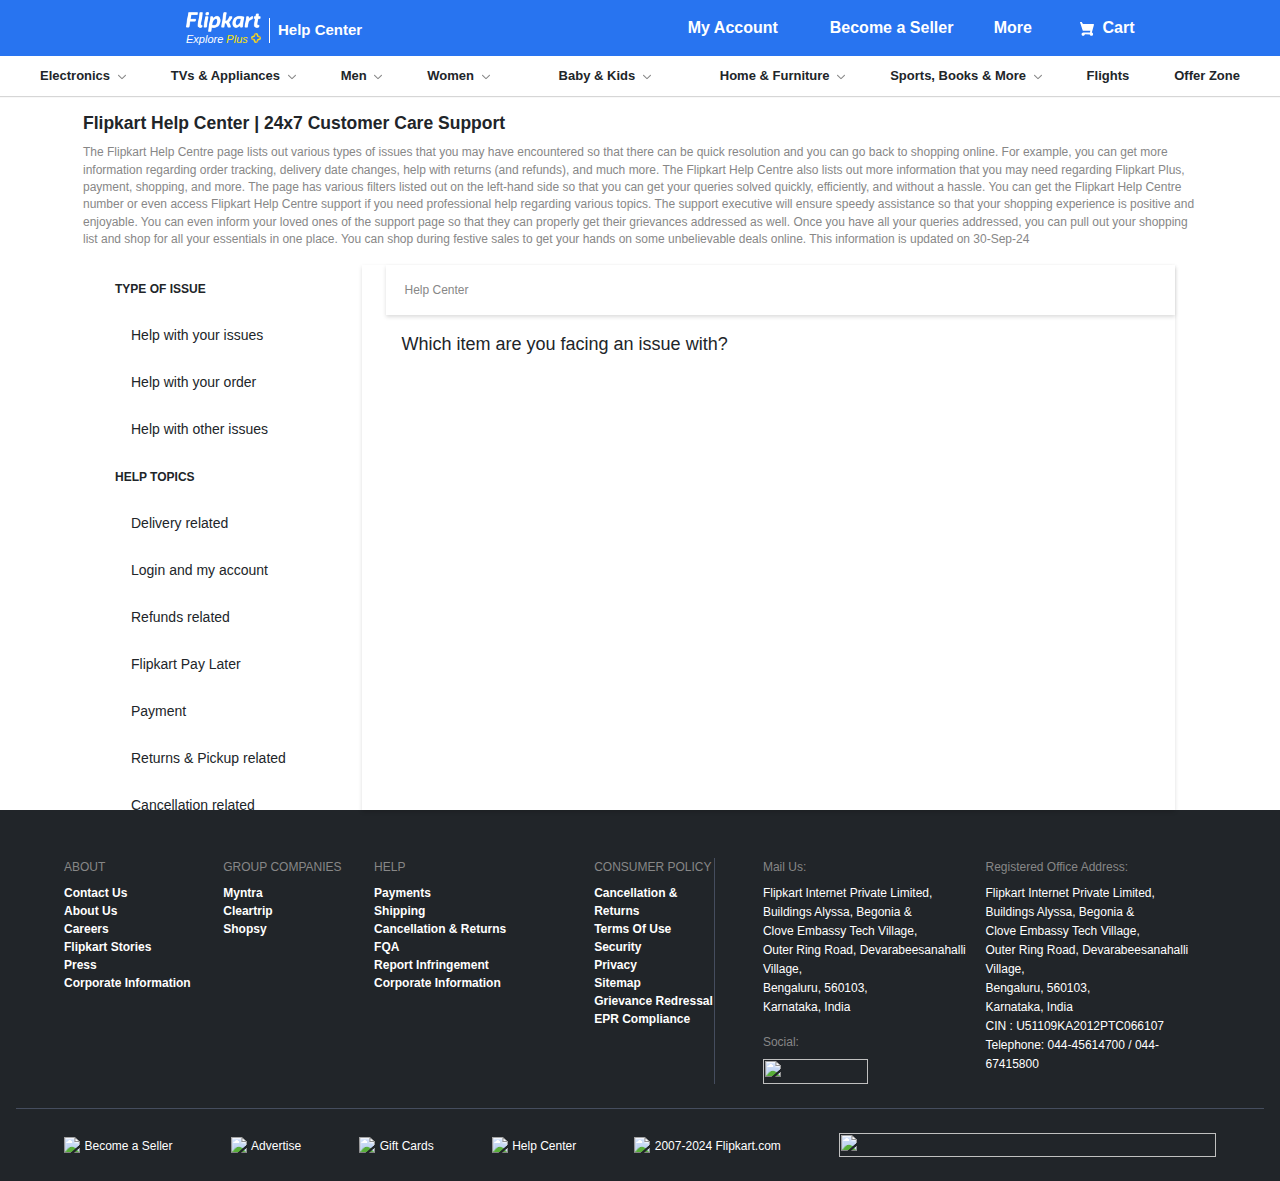
==== contact.html @ dba73e55 "e-commerce" ====
<html>
    <meta name="viewport" content="width=device-width, initial-scale=1.0">
    <head>
        <title>Contact Us</title>        
	<link href="https://cdn.jsdelivr.net/npm/bootstrap@5.3.3/dist/css/bootstrap.min.css" rel="stylesheet" integrity="sha384-QWTKZyjpPEjISv5WaRU9OFeRpok6YctnYmDr5pNlyT2bRjXh0JMhjY6hW+ALEwIH" crossorigin="anonymous">
        <script src="https://cdn.jsdelivr.net/npm/bootstrap@5.3.3/dist/js/bootstrap.bundle.min.js" integrity="sha384-YvpcrYf0tY3lHB60NNkmXc5s9fDVZLESaAA55NDzOxhy9GkcIdslK1eN7N6jIeHz" crossorigin="anonymous"></script>
        <link rel="stylesheet" href="css/style.css">
        <link rel="stylesheet" href="css/media.css">
    </head>
    <body>
        <div class="header d-flex">
           <div class="spaceDiv d-flex"></div>
             <div class="headerContents d-flex w-100 align-items-center">
                <div class="cartImageDiv d-flex  justify-content-end">
                    <div class="imageDiv d-flex justify-content-center flex-column">
                        <a href="" class="imageLink">
                            <img src="assets/images/flipkart.png" alt="" width="75" height="20" class="mt-1">
                        </a>
                        <i><a href="" class="exploreLink text-white text-decoration-none">Explore
                            <span class="plusLink me-0">Plus</span>
                            <img src="assets/images/plus.png" alt="" class="mb-1" width="10">
                        </a></i>
                    </div>
                </div>
                <div class="searchDiv d-flex h-100 justify-content-between align-items-center ms-2 ">
                    <div class="helpCenterdiv d-flex align-items-center ps-2 mt-1">
                        <span class="helpSpan">Help Center</span>
                    </div>
                </div>             
                <div class="loginDiv d-flex align-items-center ps-3">
                    <span class="myAccount text-white ms-4">My Account</span>
                    <img src="assets/images/headerdrop.png" class="ms-1" alt=""> 
                </div>
                <div class="sellerDiv d-flex ms-3 me-4 ps-3">
                    <a href="" class="sellerLink text-white text-decoration-none">Become a Seller</a>
                </div>
                <div class="moreDiv d-flex mx-3  pe-1">
                    <div class="more d-flex align-items-center">
	               <a href="" class="moreLink text-decoration-none text-white">More</a>
                    </div>                
                   <img src="assets/images/headerdrop.png" class="ms-1" alt="">              
                </div> 
                <div class="cartDiv d-flex align-items-center ms-3 me-1 ps-2">
                    <div class="cart d-flex align-items-center">
                        <a href=""  class="cartLink text-decoration-none">
                            <svg class="GAbRIN" width="14" height="14" viewBox="0 0 16 16" xmlns="http://www.w3.org/2000/svg">
                                <path class="cziJ98" d="M15.32 2.405H4.887C3 2.405 2.46.805 2.46.805L2.257.21C2.208.085 2.083 0 1.946 0H.336C.1 0-.064.24.024.46l.644 1.945L3.11 9.767c.047.137.175.23.32.23h8.418l-.493 1.958H3.768l.002.003c-.017 0-.033-.003-.05-.003-1.06 0-1.92.86-1.92 1.92s.86 1.92 1.92 1.92c.99
                                    0 1.805-.75 1.91-1.712l5.55.076c.12.922.91 1.636 1.867 1.636 1.04 0 1.885-.844 1.885-1.885 0-.866-.584-1.593-1.38-1.814l2.423-8.832c.12-.433-.206-.86-.655-.86" fill="#fff">
                                </path>
                             </svg>
                            <span class="cartSpan text-white ms-1">Cart</span>
                         </a>
                    </div>
                </div>
            </div>
            <div class="spaceDiv"></div>
       </div>
       <div class="bodyContents d-flex flex-column">
         <div class="itemsDiv d-flex">
           <div class="itemsList d-flex justify-content-between m-auto px-4 align-items-center">
               <span class="items">Electronics
                   <svg version="1.1" id="Capa_1" xmlns="http://www.w3.org/2000/svg" xmlns:xlink="http://www.w3.org/1999/xlink" x="0px" y="0px" fill="#878787"
                        width="8px" height="8px" viewBox="0 0 451.847 451.847" style="enable-background:new 0 0 451.847 451.847;" xml:space="preserve" class="ms-1">
                         <g>
                              <path d="M225.923,354.706c-8.098,0-16.195-3.092-22.369-9.263L9.27,151.157c-12.359-12.359-12.359-32.397,0-44.751
                                  c12.354-12.354,32.388-12.354,44.748,0l171.905,171.915l171.906-171.909c12.359-12.354,32.391-12.354,44.744,0
                                  c12.365,12.354,12.365,32.392,0,44.751L248.292,345.449C242.115,351.621,234.018,354.706,225.923,354.706z"/>
                         </g>
                   </svg>
               </span>
               <span class="items">TVs & Appliances
                   <svg version="1.1" id="Capa_1" xmlns="http://www.w3.org/2000/svg" xmlns:xlink="http://www.w3.org/1999/xlink" x="0px" y="0px" fill="#878787"
                        width="8px" height="8px" viewBox="0 0 451.847 451.847" style="enable-background:new 0 0 451.847 451.847;" xml:space="preserve" class="ms-1">
                         <g>
                              <path d="M225.923,354.706c-8.098,0-16.195-3.092-22.369-9.263L9.27,151.157c-12.359-12.359-12.359-32.397,0-44.751
                                  c12.354-12.354,32.388-12.354,44.748,0l171.905,171.915l171.906-171.909c12.359-12.354,32.391-12.354,44.744,0
                                  c12.365,12.354,12.365,32.392,0,44.751L248.292,345.449C242.115,351.621,234.018,354.706,225.923,354.706z"/>
                         </g>
                   </svg>
               </span>
               <span class="items">Men
                   <svg version="1.1" id="Capa_1" xmlns="http://www.w3.org/2000/svg" xmlns:xlink="http://www.w3.org/1999/xlink" x="0px" y="0px" fill="#878787"
                        width="8px" height="8px" viewBox="0 0 451.847 451.847" style="enable-background:new 0 0 451.847 451.847;" xml:space="preserve" class="ms-1">
                         <g>
                              <path d="M225.923,354.706c-8.098,0-16.195-3.092-22.369-9.263L9.27,151.157c-12.359-12.359-12.359-32.397,0-44.751
                                  c12.354-12.354,32.388-12.354,44.748,0l171.905,171.915l171.906-171.909c12.359-12.354,32.391-12.354,44.744,0
                                  c12.365,12.354,12.365,32.392,0,44.751L248.292,345.449C242.115,351.621,234.018,354.706,225.923,354.706z"/>
                         </g>
                   </svg>
               </span>
               <span class="items">Women
                   <svg version="1.1" id="Capa_1" xmlns="http://www.w3.org/2000/svg" xmlns:xlink="http://www.w3.org/1999/xlink" x="0px" y="0px" fill="#878787"
                        width="8px" height="8px" viewBox="0 0 451.847 451.847" style="enable-background:new 0 0 451.847 451.847;" xml:space="preserve" class="ms-1">
                         <g>
                              <path d="M225.923,354.706c-8.098,0-16.195-3.092-22.369-9.263L9.27,151.157c-12.359-12.359-12.359-32.397,0-44.751
                                  c12.354-12.354,32.388-12.354,44.748,0l171.905,171.915l171.906-171.909c12.359-12.354,32.391-12.354,44.744,0
                                  c12.365,12.354,12.365,32.392,0,44.751L248.292,345.449C242.115,351.621,234.018,354.706,225.923,354.706z"/>
                         </g>
                   </svg>
               </span>
               <span class="items mx-4">Baby & Kids
                   <svg version="1.1" id="Capa_1" xmlns="http://www.w3.org/2000/svg" xmlns:xlink="http://www.w3.org/1999/xlink" x="0px" y="0px" fill="#878787"
                        width="8px" height="8px" viewBox="0 0 451.847 451.847" style="enable-background:new 0 0 451.847 451.847;" xml:space="preserve" class="ms-1">
                         <g>
                              <path d="M225.923,354.706c-8.098,0-16.195-3.092-22.369-9.263L9.27,151.157c-12.359-12.359-12.359-32.397,0-44.751
                                  c12.354-12.354,32.388-12.354,44.748,0l171.905,171.915l171.906-171.909c12.359-12.354,32.391-12.354,44.744,0
                                  c12.365,12.354,12.365,32.392,0,44.751L248.292,345.449C242.115,351.621,234.018,354.706,225.923,354.706z"/>
                         </g>
                   </svg>
               </span>
               <span class="items">Home & Furniture
                   <svg version="1.1" id="Capa_1" xmlns="http://www.w3.org/2000/svg" xmlns:xlink="http://www.w3.org/1999/xlink" x="0px" y="0px" fill="#878787"
                        width="8px" height="8px" viewBox="0 0 451.847 451.847" style="enable-background:new 0 0 451.847 451.847;" xml:space="preserve" class="ms-1">
                         <g>
                              <path d="M225.923,354.706c-8.098,0-16.195-3.092-22.369-9.263L9.27,151.157c-12.359-12.359-12.359-32.397,0-44.751
                                  c12.354-12.354,32.388-12.354,44.748,0l171.905,171.915l171.906-171.909c12.359-12.354,32.391-12.354,44.744,0
                                  c12.365,12.354,12.365,32.392,0,44.751L248.292,345.449C242.115,351.621,234.018,354.706,225.923,354.706z"/>
                         </g>
                   </svg>
               </span>
               <span class="items">Sports, Books & More
                   <svg version="1.1" id="Capa_1" xmlns="http://www.w3.org/2000/svg" xmlns:xlink="http://www.w3.org/1999/xlink" x="0px" y="0px" fill="#878787"
                        width="8px" height="8px" viewBox="0 0 451.847 451.847" style="enable-background:new 0 0 451.847 451.847;" xml:space="preserve" class="ms-1">
                         <g>
                              <path d="M225.923,354.706c-8.098,0-16.195-3.092-22.369-9.263L9.27,151.157c-12.359-12.359-12.359-32.397,0-44.751
                                  c12.354-12.354,32.388-12.354,44.748,0l171.905,171.915l171.906-171.909c12.359-12.354,32.391-12.354,44.744,0
                                  c12.365,12.354,12.365,32.392,0,44.751L248.292,345.449C242.115,351.621,234.018,354.706,225.923,354.706z"/>
                         </g>
                   </svg>
               </span>
               <span class="items">
                   Flights
               </span>
               <span class="items">
                   Offer Zone
               </span>
           </div>
         </div>
         <div class="careDiv d-flex flex-column">
             <div class="careHeaddiv">
                 <span class="careHead"><b>Flipkart Help Center | 24x7 Customer Care Support</b></span>
                 <div class="careParadiv">
                     <p class="carePara">The Flipkart Help Centre page lists out various types of issues that you may have encountered so that there can be quick resolution and you can go back to shopping online. For example, you can get more information regarding order tracking, delivery date changes, help with returns (and refunds), and much more. The Flipkart Help Centre also lists out more information that you may need regarding Flipkart Plus, payment, shopping, and more.
                        The page has various filters listed out on the left-hand side so that you can get your queries solved quickly, efficiently, and without a hassle. You can get the Flipkart Help Centre number or even access Flipkart Help Centre support if you need professional help regarding various topics. The support executive will ensure speedy assistance so that your shopping experience is positive and enjoyable. You can even inform your loved ones of the support page so that they can properly get their grievances addressed as well.
                        Once you have all your queries addressed, you can pull out your shopping list and shop for all your essentials in one place. You can shop during festive sales to get your hands on some unbelievable deals online. This information is updated on 30-Sep-24
                     </p>
                 </div>
             </div>
             <div class="customerOrdersdiv d-flex flex-row">
                 <div class="helpTopicsdiv">
		     <div class="topicHeaddiv">
                         <span class="topicHead">TYPE OF ISSUE</span>
                     </div>
                     <div class="topicLinkdiv">
                         <span class="topicLink">Help with your issues</span>
                     </div>
                     <div class="topicLinkdiv">
                         <span class="topicLink">Help with your order</span>
                     </div>
                     <div class="topicLinkdiv">
                         <span class="topicLink">Help with other issues</span>
                     </div>
                     <div class="topicHeaddiv">
                         <span class="topicHead">HELP TOPICS</span>
                     </div>
                     <div class="topicLinkdiv">
                         <span class="topicLink">Delivery related</span>
                     </div>
                     <div class="topicLinkdiv">
                         <span class="topicLink">Login and my account</span>
                     </div>
                      <div class="topicLinkdiv">
                         <span class="topicLink">Refunds related</span>
                     </div>
                     <div class="topicLinkdiv">
                         <span class="topicLink">Flipkart Pay Later</span>
                     </div>
                     <div class="topicLinkdiv">
                         <span class="topicLink">Payment</span>
                     </div>
                     <div class="topicLinkdiv">
                         <span class="topicLink">Returns & Pickup related</span>
                     </div>
                     <div class="topicLinkdiv">
                         <span class="topicLink">Cancellation related</span>
                     </div>
                     <div class="topicLinkdiv">
                         <span class="topicLink">Grocery</span>
                     </div>
                      <div class="topicLinkdiv">
                         <span class="topicLink">SuperCoins</span>
                     </div>
                     <div class="topicLinkdiv">
                         <span class="topicLink">Flipkart Plus</span>
                     </div>
                     <div class="topicLinkdiv">
                         <span class="topicLink">Flipkart Travle</span>
                     </div>
                      <div class="topicLinkdiv">
                         <span class="topicLink">Others</span>
                     </div>
                      <div class="topicLinkdiv">
                         <span class="topicLink">2 Wheelers</span>
                     </div>
                     <div class="topicLinkdiv">
                         <span class="topicLink">Personal Loan</span>
                     </div>
                     <div class="topicLinkdiv">
                         <span class="topicLink">Recharges</span>
                     </div>
                     <div class="topicLinkdiv">
                         <span class="topicLink">2 Wheeler Insurance</span>
                     </div>
                     <div class="topicLinkdiv">
                         <span class="topicLink">Fees</span>
                     </div> 
                     <div class="topicLinkdiv">
                         <span class="topicLink">VIP</span>
                     </div>
                 </div>
                 <div class="issuesDiv d-flex flex-column">
                     <div class="issueHelpdiv ms-4">
                         <span class="issueHelp">Help Center</span>
                     </div> 
                     <div class="issueProducts d-flex flex-column">
                         <div class="issueHeaddiv ms-4">
                             <span class="issueHead">Which item are you facing an issue with?</span>
                         </div>
                         <div class="issueProductDiv d-flex flex-column">
                             <div class="issueItemdiv d-flex">
                             
                             </div>
                             <div class="issueItemdiv d-flex">
                             
                             </div>
                             <div class="issueItemdiv d-flex">
                             
                             </div>
                         </div>
                     </div>                    
                 </div>
             </div>
         </div>
       </div>
       <div class="footerDiv d-flex flex-column bg-dark"> 
       <div class="footerContents d-flex flex-column flex-xl-row px-5 pt-5">
           <div class="footerColOne d-flex flex-column flex-md-row w-75 justify-content-between ps-3 pe-5 me-4">
               <div class="contentOne d-flex flex-column">
                    <div class="footerHead  mb-2">ABOUT</div>
                    <a href="" class="footerFont">Contact Us</a>
                    <a href="" class="footerFont">About Us</a>
                    <a href="" class="footerFont">Careers</a>
                    <a href="" class="footerFont">Flipkart Stories</a>
                    <a href="" class="footerFont">Press</a>
	            <a href="" class="footerFont">Corporate Information</a>
               </div>
               <div class="contentOne companyDiv d-flex flex-column ">
                    <div class="footerHead mb-2">GROUP COMPANIES</div>
                    <a href="" class="footerFont">Myntra</a>
                    <a href="" class="footerFont">Cleartrip</a>
                    <a href="" class="footerFont">Shopsy</a>
               </div>
               <div class="contentOne d-flex flex-column ">
                    <div class="footerHead mb-2">HELP</div>
                    <a href="" class="footerFont">Payments</a>
                    <a href="" class="footerFont">Shipping</a>
                    <a href="" class="footerFont">Cancellation & Returns</a>
                    <a href="" class="footerFont">FQA</a>
                    <a href="" class="footerFont">Report Infringement</a>
	            <a href="" class="footerFont">Corporate Information</a>
               </div>
           </div>
           <div class="d-flex  flex-column flex-md-row footerColTwo w-100 justify-content-between  ps-3 pe-4">
               <div class="d-flex flex-column a">
                   <div class="footerHead mb-2">CONSUMER POLICY</div>
                   <a href="" class="footerFont">Cancellation & Returns</a>
                   <a href="" class="footerFont">Terms Of Use</a>
                   <a href="" class="footerFont">Security</a>
                   <a href="" class="footerFont">Privacy</a>
                   <a href="" class="footerFont">Sitemap</a>
	           <a href="" class="footerFont">Grievance Redressal</a>
                   <a href="" class="footerFont">EPR Compliance</a>
               </div>
               <div class="mailDiv d-flex flex-column ps-5">
	           <div class="footerHead mb-2">Mail Us:</div>
                   <p class="footerPara">Flipkart Internet Private Limited,</p>
                   <p class="footerPara">Buildings Alyssa, Begonia &</p>
                   <p class="footerPara">Clove Embassy Tech Village,</p>
                   <p class="footerPara">Outer Ring Road, Devarabeesanahalli Village,</p>
                   <p class="footerPara">Bengaluru, 560103,</p>
	           <p class="footerPara">Karnataka, India</p> 
                    <div class="footerHead mb-2 mt-3">Social:</div>
                    <div class="socialImg">
                        <img src="assets/images/social.png" width="105" height="25">
                    </div>
               </div>
               <div class="d-flex flex-column">
                   <div class="footerHead mb-2">Registered Office Address:</div>
                   <p class="footerPara">Flipkart Internet Private Limited,</p>
                   <p class="footerPara">Buildings Alyssa, Begonia &</p>
                   <p class="footerPara">Clove Embassy Tech Village,</p>
                   <p class="footerPara">Outer Ring Road, Devarabeesanahalli Village,</p>
                   <p class="footerPara">Bengaluru, 560103,</p>
	           <p class="footerPara">Karnataka, India</p>
                   <p class="footerPara">CIN : U51109KA2012PTC066107</p>
	           <p class="footerPara">Telephone: 044-45614700 / 044-67415800</p>
               </div>
           </div>        
       </div>
       <div class="footerBase d-flex flex-column flex-md-row justify-content-between mt-4 py-4 px-xl-5 mx-xl-3">
           <div class="baseContents">
               <img src="assets/images/seller.png">
               <a href="" class="baseLink">Become a Seller</a>
           </div>
           <div class="baseContents">
               <img src="assets/images/star.png">
               <a href="" class="baseLink">Advertise </a>
           </div>
           <div class="baseContents">
               <img src="assets/images/gift.png">
               <a href="" class="baseLink">Gift Cards</a>
           </div>
           <div class="baseContents">
               <img src="assets/images/help.png">
               <a href="" class="baseLink">Help Center</a>
           </div>
           <div class="baseContents">
               <img src="assets/images/since.png">
               <span class="baseLink">2007-2024 Flipkart.com</span>
           </div>
           <div class="footerImgdiv">
               <img class="footerImg"src="assets/images/footerimg.png">
           </div>
       </div>
      </div>
    </body>
</html>
---- css/style.css ----
*{
	font-family:Inter,-apple-system,Helvetica,Arial,sans-serif;	
}
body{
overflow-y:scroll;
}
.header{
	height:56px;
        background:#2874f0;
}
.spaceDiv{
        height:100%;
        min-width:124px;
}
.cartImageDiv{
        min-width:137px;
}
.imageDiv{
	line-height:1.4;
}
.exploreLink{
	font-size:11px;
}
.plusLink{
 	color:#ffe500;      
}
.searchDiv{
        min-width:304px;
        width:100%;
}
.searchBarDiv{
        width:100%;
        height:36px;
}
.searchBar{
	width:100%;
        height:36px;
        font-size:14px;
}
.searchButton{
	height:36px;
}
.loginDiv{
	width:100%;
        max-width:150px;
}
.loginButton{
	width:122px;
        height:30px;
}
.loginLink,.sellerLink,.moreLink,.cartLink,.myAccount{
	font-weight:bold;
}
.sellerDiv{                  
        min-width:140px;                 
}
.moreDiv{
        mix-width:60px;	
}
.cartDiv{
	min-width:80px;
}
.itemsList{
        width:100%;
        height:40px;
	max-width:1248px;
}
.itemsDiv{
	height:40px;
        box-shadow: 0 1px 1px 0 rgba(0,0,0,.16);
}
.items{
	font-size: 13px;
        font-weight: bold; 
}
.footerFont{
	color:white;
        text-decoration:none;
        font-size:12px;
        font-weight:bold;
}
.footerHead{
	color:#878787;
        font-size:12px;
}
.footerPara{
	color:white;
        font-size:12px;
        margin:0px;
        line-height:19px;
}
.baseLink{
	color:white;
        text-decoration:none;
        font-size:12px;
}
.footerBase{
	border-top: 1px solid #454d5e;
}
.mailDiv{
        border-left: 1px solid #454d5e;
}
.footerImg{
	width:377px;
        height:24px;
}
.footerColOne{
	
}
.footerColTwo{
}


<!-- login-->

.loginBody{
        min-height:350px;
}
.loginImgdiv{
	width:40%;
        padding:40px 33px;
        background:#2874f0;
}
.loginRight{
        width:60%;
        padding: 56px 35px 16px;
}
.loginContent{
        max-width:840px;
	height:528px;
        box-shadow: 0 2px 4px 0 rgba(0,0,0,.16);
}
.loginSpan{
	font-size: 28px;
        font-weight:bold;
}
.loginPara{
	font-size: 18px;
    	margin-top: 16px;
        line-height: 150%;
}
.loginInputdiv{
	margin-bottom: 34px;
        border-bottom: 1px solid rgba(0,0,0,.16);
}
.loginInput{
        padding: 8px 10px 10px 0;
	font-size:16px;
        color:#878787;
}
input:focus{
	outline:none;
}
.policySpan{
	font-size:12px;
        color:#878787;
}
.otpButton{
	background:#fb641b;
        height:48px;
        font-size:15px;
        border-radius: 2px;
        font-weight:bold;
}
.buttonDiv{
	margin-top:16px;
}
.createLink{
	font-weight:bold;
        font-size:14px;
}
.existingUser{
        font-weight:bold;
        font-size:14px;
	box-shadow: 0 2px 4px 0 rgba(0,0,0,.2);
}





.helpSpan{
         color:white;
         font-size:15px;
         font-weight:bold;
}
.helpCenterdiv{
        width:100%;
        height:25px;
        border-left: 1px solid white;
}
.careDiv{
	padding: 14px 83px 0;
}
.careHead{
	font-size:17.5px;
}
.careParadiv{
	line-height: 1.45;
        font-size: 12px;
        color:#878787;
        margin-top:8px;
}
.topicHeaddiv{
	margin-top:15px;
        margin-bottom: 14px;
}
.topicHead{ 
        font-size:12px;
	padding: 22px 16px 0 32px;
        font-weight:bold;
}
.topicLinkdiv{
	padding: 13px 48px;
        font-size:14px;
}
.helpTopicsdiv{
	width: 25%;
        max-height: 545px;
        overflow-y: auto;
        overflow-x: hidden;
}
.issuesDiv{
	width:73%;
        box-shadow: 0 2px 4px 0 rgba(0,0,0,.14);
}
.issueHelpdiv{
        font-size:12px;
        color:#878787;
        padding: 16px 19px;
	background-color: #fff;
	box-shadow: 0 2px 4px 0 rgba(0,0,0,.14);
}
.issueProducts{
	padding-left:16px;
}
.issueHead{
       font-size:18px;
}
.issueHeaddiv{
	padding-top:16px;
       padding-bottom:8px;
}
---- css/media.css ----
@media screen and (max-width:1200px){
        .footerColOne{
             	width:100% !important;
             	margin:0px !important;
             	padding-right:3% !important;
         }
         .footerContents{
		padding-left:0px !important;
	}
	.contentOne{
             	width:235px;
	}
        .companyDiv{
	 	margin-right:63px;
	}
        .footerColTwo{
		margin-top:17px;
	}
        .mailDiv{
 		border:	none ;
                padding:0px !important;
	}
}
@media screen and (max-width:1000px){
	.baseLink{
		font-size:10px;
	}
}
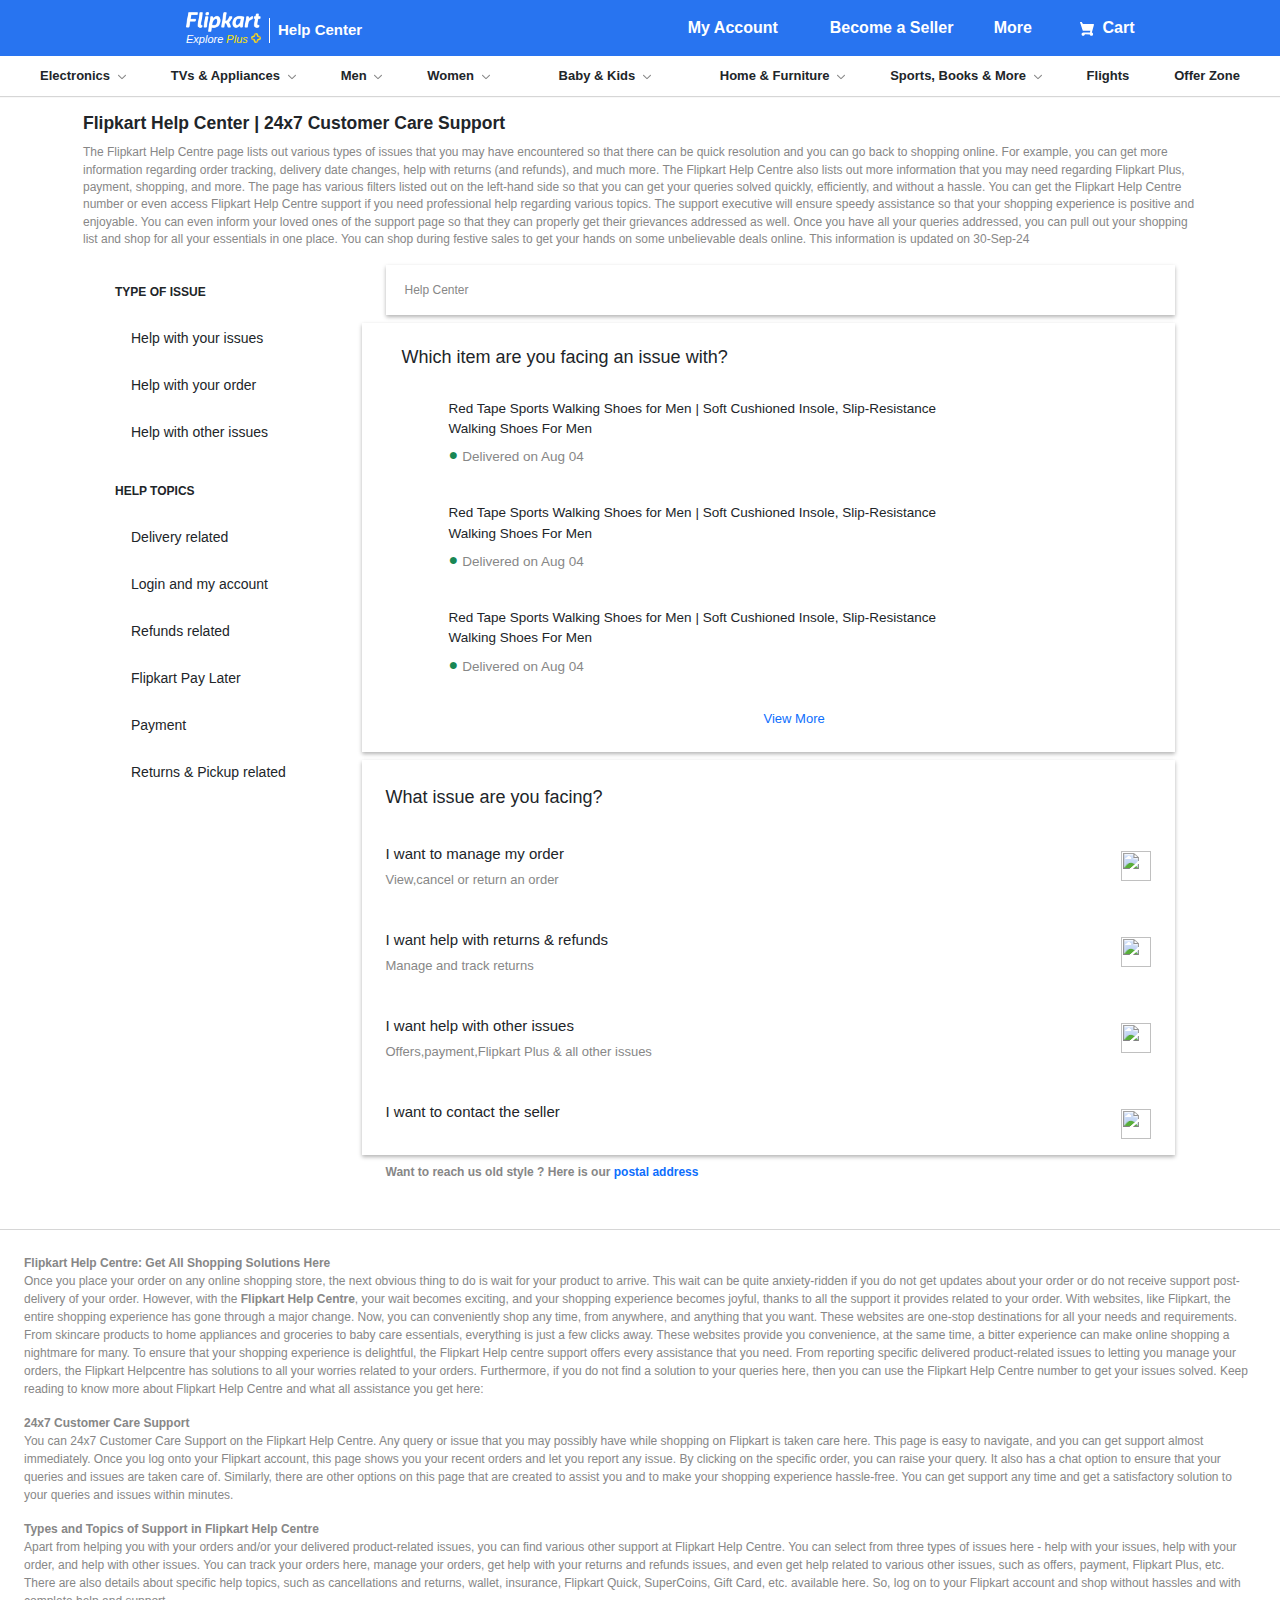
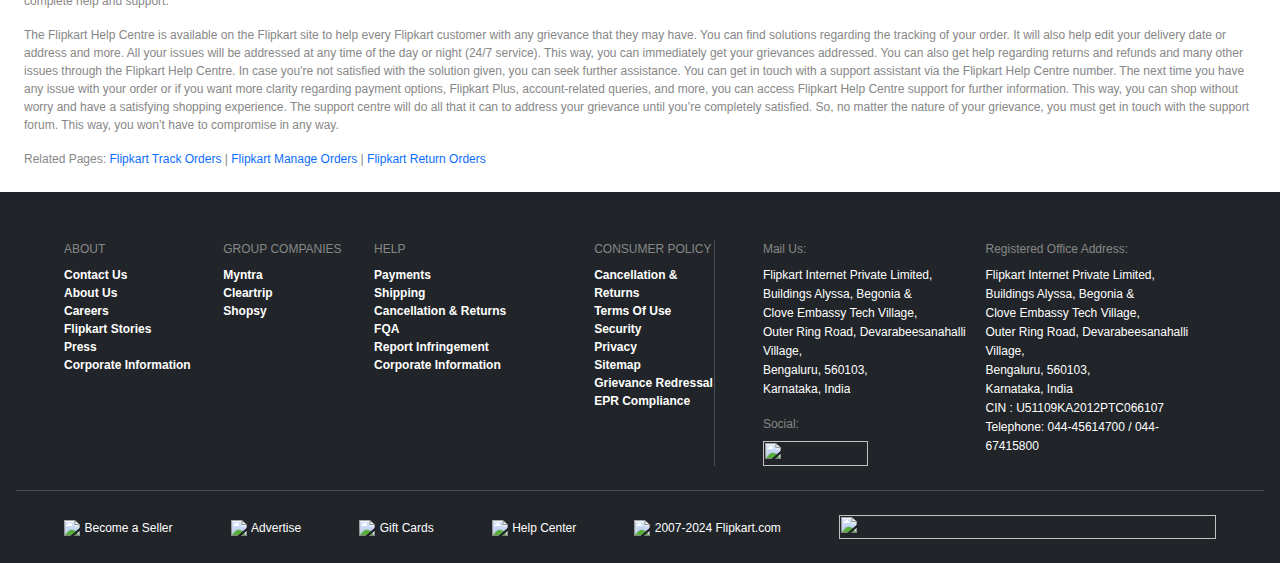
==== commit 6de50cea: "01/10" ====
--- a/contact.html
+++ b/contact.html
@@ -136,7 +136,7 @@
                </span>
            </div>
          </div>
-         <div class="careDiv d-flex flex-column">
+         <div class="careDiv d-flex flex-column pb-5">
              <div class="careHeaddiv">
                  <span class="careHead"><b>Flipkart Help Center | 24x7 Customer Care Support</b></span>
                  <div class="careParadiv">
@@ -160,7 +160,7 @@
                      <div class="topicLinkdiv">
                          <span class="topicLink">Help with other issues</span>
                      </div>
-                     <div class="topicHeaddiv">
+                     <div class="topicHeaddiv pt-2">
                          <span class="topicHead">HELP TOPICS</span>
                      </div>
                      <div class="topicLinkdiv">
@@ -222,25 +222,118 @@
                      <div class="issueHelpdiv ms-4">
                          <span class="issueHelp">Help Center</span>
                      </div> 
-                     <div class="issueProducts d-flex flex-column">
-                         <div class="issueHeaddiv ms-4">
-                             <span class="issueHead">Which item are you facing an issue with?</span>
-                         </div>
+                     <div class="issueProducts d-flex flex-column mt-2">                        
+                         <span class="issueHead">Which item are you facing an issue with?</span>                        
                          <div class="issueProductDiv d-flex flex-column">
                              <div class="issueItemdiv d-flex">
-                             
+                                 <div class="productImgdiv">
+                                      <img src="assets/images/shoes.png" class="" alt="">
+                                 </div>
+                                 <div class="productDetaildiv d-flex flex-column pt-1">
+                                     <span class="productName">Red Tape Sports Walking Shoes for Men | Soft Cushioned Insole, Slip-Resistance Walking Shoes For Men</span>
+                                     <div class="statusDiv d-flex pt-1">
+                                         <span class="statusBullet text-success">&#9679;</span>
+                                         <span class="status ms-1 mt-1"> Delivered on Aug 04</span>
+                                     </div>
+                                 </div>
                              </div>
                              <div class="issueItemdiv d-flex">
-                             
+                                 <div class="productImgdiv">
+                                      <img src="assets/images/kidshoes.png" class="" alt="">
+                                 </div>
+                                 <div class="productDetaildiv d-flex flex-column pt-1">
+                                     <span class="productName">Red Tape Sports Walking Shoes for Men | Soft Cushioned Insole, Slip-Resistance Walking Shoes For Men</span>
+                                     <div class="statusDiv d-flex pt-1">
+                                         <span class="statusBullet text-success">&#9679;</span>
+                                         <span class="status ms-1 mt-1"> Delivered on Aug 04</span>
+                                     </div>
+                                 </div>
                              </div>
                              <div class="issueItemdiv d-flex">
-                             
+                                 <div class="productImgdiv">
+                                      <img src="assets/images/mouse.png" class="" alt="">
+                                 </div>
+                                 <div class="productDetaildiv d-flex flex-column pt-1">
+                                     <span class="productName">Red Tape Sports Walking Shoes for Men | Soft Cushioned Insole, Slip-Resistance Walking Shoes For Men</span>
+                                     <div class="statusDiv d-flex pt-1">
+                                         <span class="statusBullet text-success">&#9679;</span>
+                                         <span class="status ms-1 mt-1"> Delivered on Aug 04</span>
+                                     </div>
+                                 </div>
+                             </div>
+                             <div class="issueItemdiv d-flex justify-content-center">
+                                 <a href="" class="issueView text-decoration-none mb-2">View More</a>
                              </div>
                          </div>
-                     </div>                    
+                     </div>
+                     <div class="issueFacingdiv mt-2 pt-4">
+                         <span class="issueHead">What issue are you facing?</span> 
+                         <div class="manageIssuediv d-flex justify-content-between mt-3">
+                             <div class="d-flex flex-column">
+                                <span class="manageTop">I want to manage my order</span>
+                                <span class="manageBottom">View,cancel or return an order</span>
+                             </div>
+                             <img src="assets/images/rightarrow.png" class="mt-2" alt="" height="30">                            
+                         </div> 
+                         <div class="manageIssuediv d-flex justify-content-between mt-2">
+                             <div class="d-flex flex-column">
+                                <span class="manageTop">I want help with returns & refunds</span>
+                                <span class="manageBottom">Manage and track returns</span>
+                             </div>
+                             <img src="assets/images/rightarrow.png" class="mt-2" alt="" height="30">                            
+                         </div> 
+			 <div class="manageIssuediv d-flex justify-content-between mt-2">
+                             <div class="d-flex flex-column">
+                                <span class="manageTop">I want help with other issues</span>
+                                <span class="manageBottom">Offers,payment,Flipkart Plus & all other issues</span>
+                             </div>
+                             <img src="assets/images/rightarrow.png" class="mt-2" alt="" height="30">                            
+                         </div> 
+			 <div class="manageIssuediv d-flex justify-content-between mt-2">
+                             <div class="d-flex flex-column">
+                                <span class="manageTop">I want to contact the seller</span>
+                             </div>
+                             <img src="assets/images/rightarrow.png" class="mt-2" alt="" height="30">                            
+                         </div>                
+                     </div> 
+                     <span class="postalAddress ms-4 mt-2">Want to reach us old style ? Here is our<a href="" class="addressLink text-decoration-none"> postal address</a>                  
                  </div>
              </div>
          </div>
+         <div class="solutionsDiv px-4 py-4">
+             <span class="solutionHead">Flipkart Help Centre: Get All Shopping Solutions Here</span>
+             <p class="solutionPara">Once you place your order on any online shopping store, the next obvious thing to do is wait for your product to arrive.
+ 		 This wait can be quite anxiety-ridden if you do not get updates about your order or do not receive support post-delivery of your order. However, with the <b>Flipkart Help Centre</b>, your wait becomes exciting, 
+		 and your shopping experience becomes joyful, thanks to all the support it provides related to your order. With websites, like Flipkart, the entire shopping experience has gone through a major change. 
+		 Now, you can conveniently shop any time, from anywhere, and anything that you want. These websites are one-stop destinations for all your needs and requirements. From skincare products to home appliances and groceries to baby care essentials, everything is just a few clicks away. 
+		 These websites provide you convenience, at the same time, a bitter experience can make online shopping a nightmare for many. To ensure that your shopping experience is delightful, the Flipkart Help centre support offers every assistance that you need. From reporting specific delivered
+		 product-related issues to letting you manage your orders, the Flipkart Helpcentre has solutions to all your worries related to your orders. Furthermore, if you do not find a solution to your queries here, then you can use the Flipkart Help Centre number to get your issues solved. 
+		 Keep reading to know more about Flipkart Help Centre and what all assistance you get here:
+             </p>
+             <span class="solutionHead">24x7 Customer Care Support</span>
+             <p class="solutionPara">You can 24x7 Customer Care Support on the Flipkart Help Centre. Any query or issue that you may possibly have while shopping on Flipkart is taken care here. This page is easy to navigate, and you can get support almost immediately. Once you log onto your Flipkart
+                 account, this page shows you your recent orders and let you report any issue. By clicking on the specific order, you can raise your query. It also has a chat option to ensure that your queries and issues are taken care of. Similarly, there are other options on this page that are created
+                 to assist you and to make your shopping experience hassle-free. You can get support any time and get a satisfactory solution to your queries and issues within minutes. 
+             </p>
+             <span class="solutionHead">Types and Topics of Support in Flipkart Help Centre</span>
+             <p class="solutionPara">Apart from helping you with your orders and/or your delivered product-related issues, you can find various other support at Flipkart Help Centre. You can select from three types of issues here - help with your issues, help with your order, and help with other issues.
+                 You can track your orders here, manage your orders, get help with your returns and refunds issues, and even get help related to various other issues, such as offers, payment, Flipkart Plus, etc. There are also details about specific help topics, such as cancellations and returns, wallet,
+                 insurance, Flipkart Quick, SuperCoins, Gift Card, etc. available here. So, log on to your Flipkart account and shop without hassles and with complete help and support. 
+             </p>
+             <p class="solutionPara">The Flipkart Help Centre is available on the Flipkart site to help every Flipkart customer with any grievance that they may have. You can find solutions regarding the tracking of your order. It will also help edit your delivery date or address and more. All your issues
+                 will be addressed at any time of the day or night (24/7 service). This way, you can immediately get your grievances addressed. You can also get help regarding returns and refunds and many other issues through the Flipkart Help Centre. In case you're not satisfied with the solution given, 
+                 you can seek further assistance. You can get in touch with a support assistant via the Flipkart Help Centre number. The next time you have any issue with your order or if you want more clarity regarding payment options, Flipkart Plus, account-related queries, and more, you can access Flipkart
+                 Help Centre support for further information. This way, you can shop without worry and have a satisfying shopping experience. The support centre will do all that it can to address your grievance until you’re completely satisfied. So, no matter the nature of your grievance, you must get in touch
+                 with the support forum. This way, you won’t have to compromise in any way.
+             </p>
+             <spam class="relatedPages">Related Pages:
+                 <a href="" class="relatedLink text-decoration-none"> Flipkart Track Orders</a> | 
+                 <a href="" class="relatedLink text-decoration-none">Flipkart Manage Orders</a> | 
+                 <a href="" class="relatedLink text-decoration-none">Flipkart Return Orders</a>
+             </spam>
+         </div>
+
+
        </div>
        <div class="footerDiv d-flex flex-column bg-dark"> 
        <div class="footerContents d-flex flex-column flex-xl-row px-5 pt-5">
--- a/css/style.css
+++ b/css/style.css
@@ -112,6 +112,7 @@
 
 
 <!-- login-->
+
 
 .loginBody{
         min-height:350px;
@@ -191,6 +192,7 @@
 }
 .careDiv{
 	padding: 14px 83px 0;
+        border-bottom: 1px solid rgba(0,0,0,.16);
 }
 .careHead{
 	font-size:17.5px;
@@ -202,7 +204,7 @@
         margin-top:8px;
 }
 .topicHeaddiv{
-	margin-top:15px;
+	margin-top:18px;
         margin-bottom: 14px;
 }
 .topicHead{ 
@@ -221,29 +223,72 @@
         overflow-x: hidden;
 }
 .issuesDiv{
-	width:73%;
-        box-shadow: 0 2px 4px 0 rgba(0,0,0,.14);
+	width:73%;        
 }
 .issueHelpdiv{
         font-size:12px;
         color:#878787;
         padding: 16px 19px;
 	background-color: #fff;
-	box-shadow: 0 2px 4px 0 rgba(0,0,0,.14);
+	box-shadow: 0 2px 4px 0 rgba(0,0,0,.30);
 }
 .issueProducts{
 	padding-left:16px;
+        background-color: #fff;
+        box-shadow: 0 2px 4px 0 rgba(0,0,0,.30);
+}
+.issueHead{ 
+       padding-left:24px;
+       font-size:18px;
 }
 .issueHead{
-       font-size:18px;
-}
-.issueHeaddiv{
-	padding-top:16px;
+       margin-top:5px;
+       padding-top:16px;
        padding-bottom:8px;
 }
-
-
-
-
-
-
+.issueItemdiv{
+	padding-left:36px;
+        padding-top:16px;
+        padding-bottom:16px;
+}
+.productDetaildiv{
+        margin-left:35px;
+	width:68%; 
+}
+.productName{
+	font-size:13.5px;
+}
+.status{
+	font-size:13.5px;
+        color:#878787;
+}
+.issueView{
+	font-size:13px;
+}
+.manageIssuediv{
+	padding: 16px 24px;
+}
+.manageTop{
+	font-size:15px;
+}
+.manageBottom{
+	font-size:13px;
+	color:#878787;
+        margin-top:4px;
+}
+.issueFacingdiv{
+	 box-shadow: 0 2px 4px 0 rgba(0,0,0,.30);
+}
+.postalAddress,.solutionHead{
+        color:#878787;
+	font-size:12px;
+        font-weight:bold;
+}
+.addressLink{
+	font-size:12px;
+        font-weight:bold;
+}
+.solutionPara,.relatedPages{
+	color:#878787;
+	font-size:12px;
+}
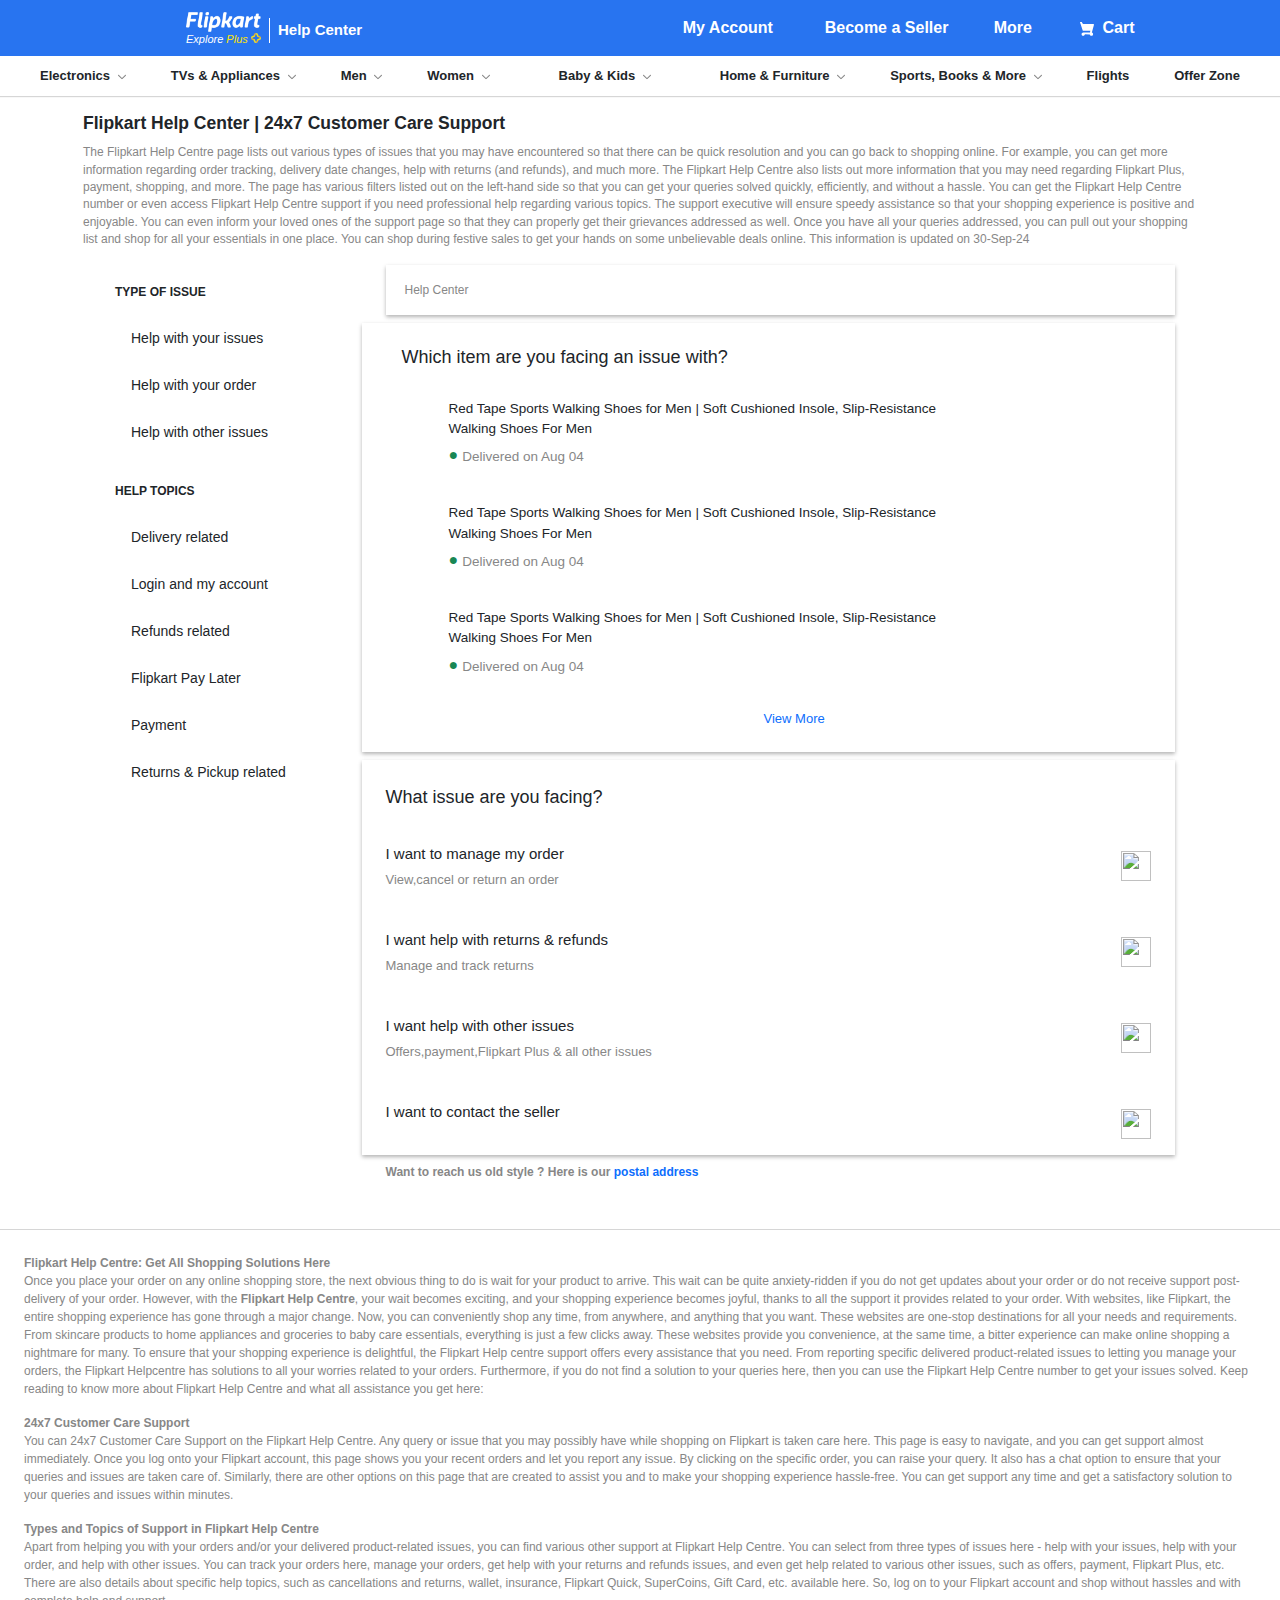
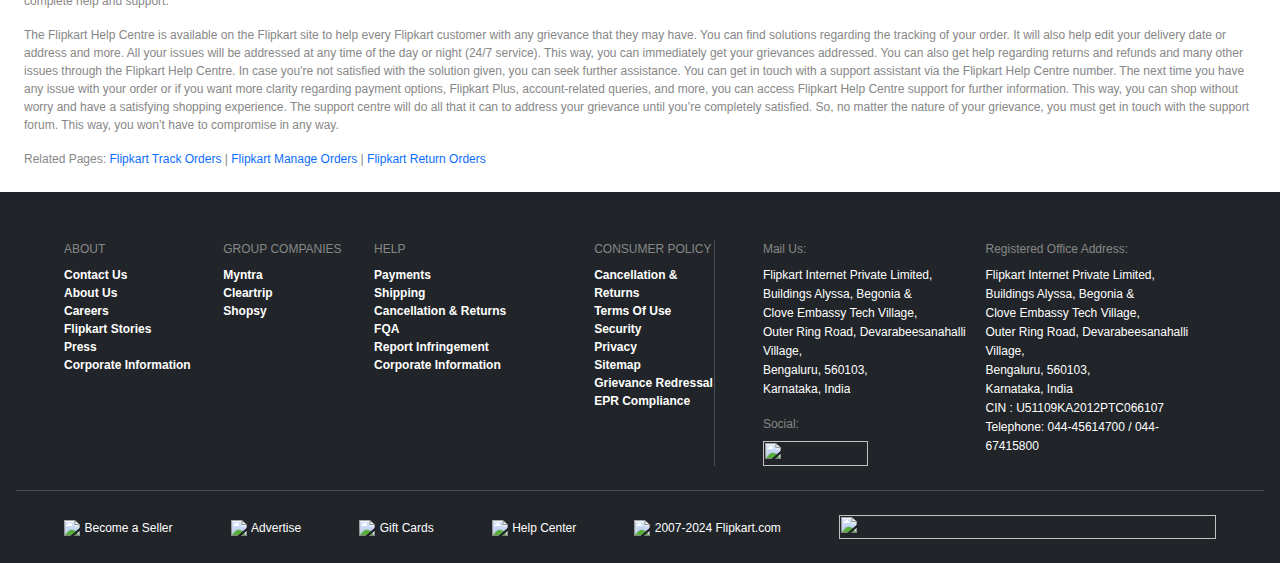
==== commit a176e89b: "e-commerce" ====
--- a/contact.html
+++ b/contact.html
@@ -42,7 +42,7 @@
                 </div> 
                 <div class="cartDiv d-flex align-items-center ms-3 me-1 ps-2">
                     <div class="cart d-flex align-items-center">
-                        <a href=""  class="cartLink text-decoration-none">
+                        <a href="cart.html"  class="cartLink text-decoration-none">
                             <svg class="GAbRIN" width="14" height="14" viewBox="0 0 16 16" xmlns="http://www.w3.org/2000/svg">
                                 <path class="cziJ98" d="M15.32 2.405H4.887C3 2.405 2.46.805 2.46.805L2.257.21C2.208.085 2.083 0 1.946 0H.336C.1 0-.064.24.024.46l.644 1.945L3.11 9.767c.047.137.175.23.32.23h8.418l-.493 1.958H3.768l.002.003c-.017 0-.033-.003-.05-.003-1.06 0-1.92.86-1.92 1.92s.86 1.92 1.92 1.92c.99
                                     0 1.805-.75 1.91-1.712l5.55.076c.12.922.91 1.636 1.867 1.636 1.04 0 1.885-.844 1.885-1.885 0-.866-.584-1.593-1.38-1.814l2.423-8.832c.12-.433-.206-.86-.655-.86" fill="#fff">
--- a/css/style.css
+++ b/css/style.css
@@ -7,6 +7,8 @@
 .header{
 	height:56px;
         background:#2874f0;
+        position:sticky;
+        top:0px;
 }
 .spaceDiv{
         height:100%;
@@ -52,7 +54,7 @@
 	font-weight:bold;
 }
 .sellerDiv{                  
-        min-width:140px;                 
+        min-width:145px;                 
 }
 .moreDiv{
         mix-width:60px;	
